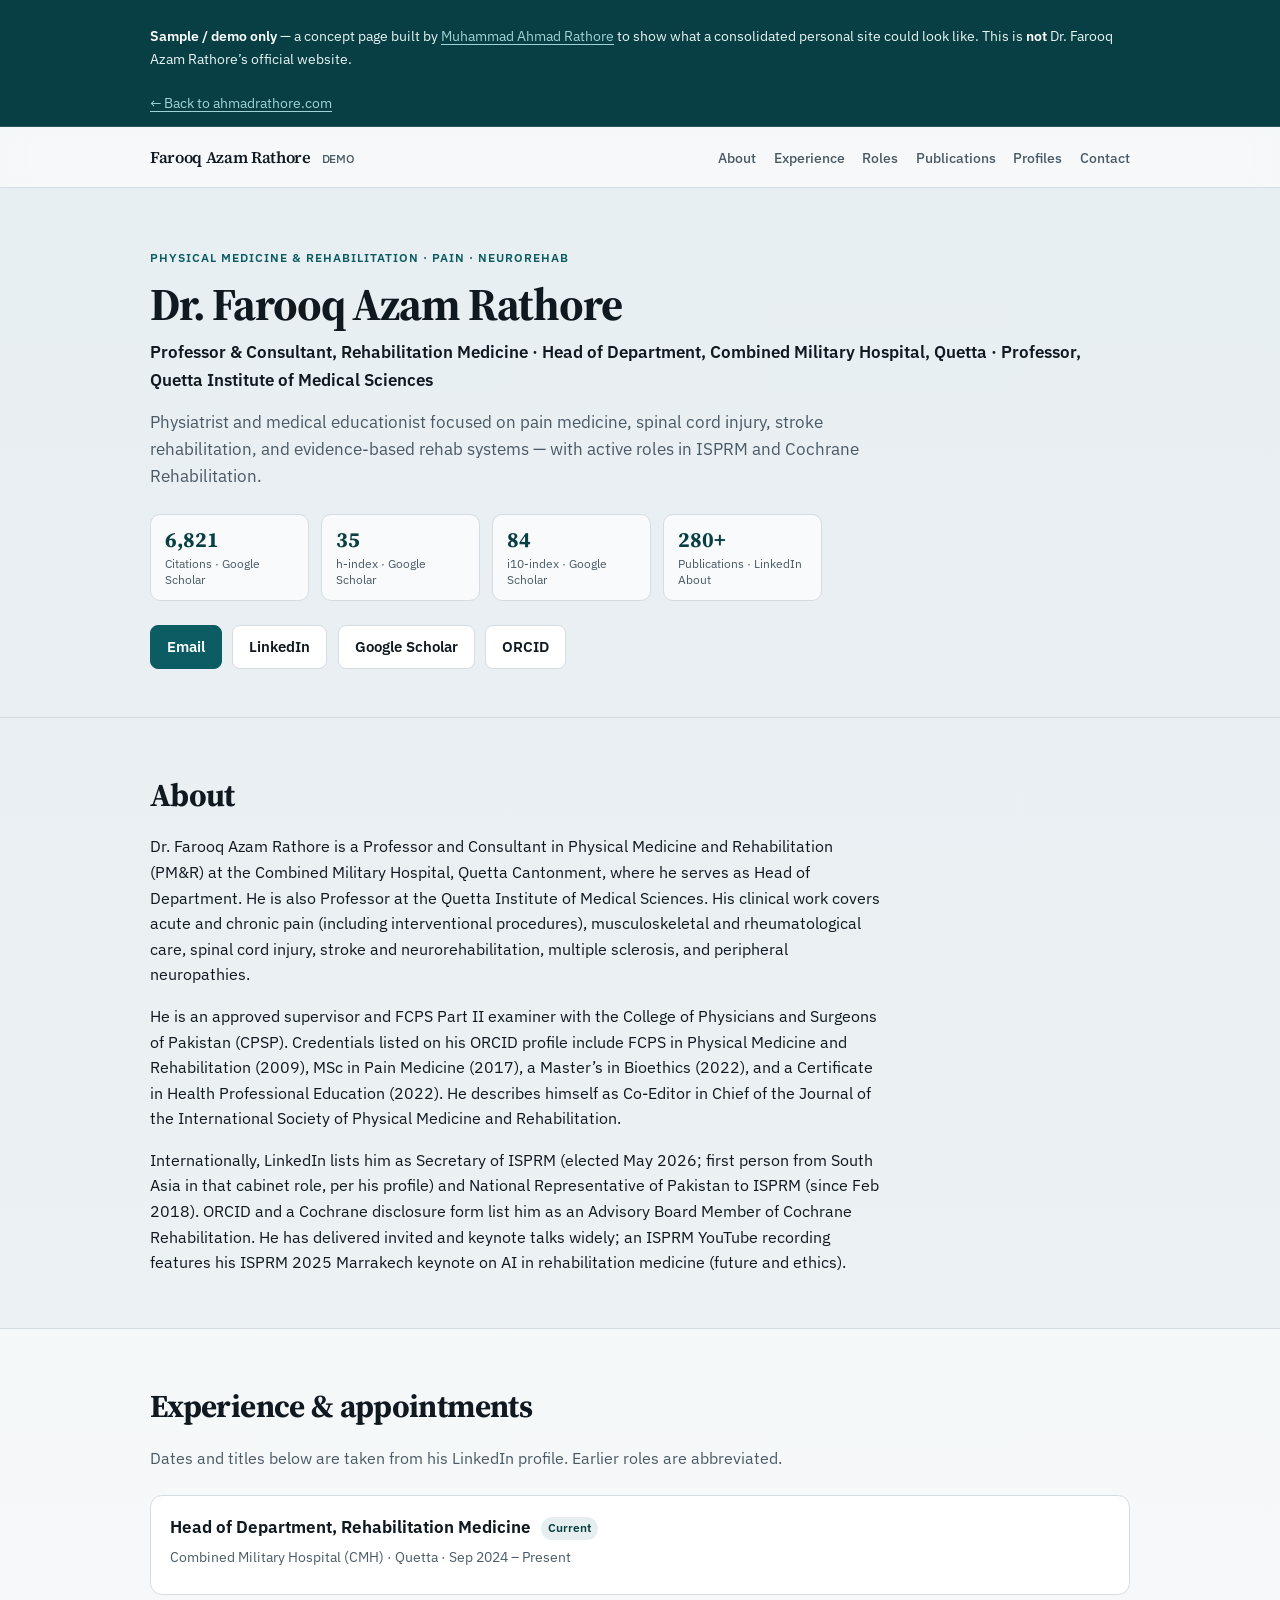
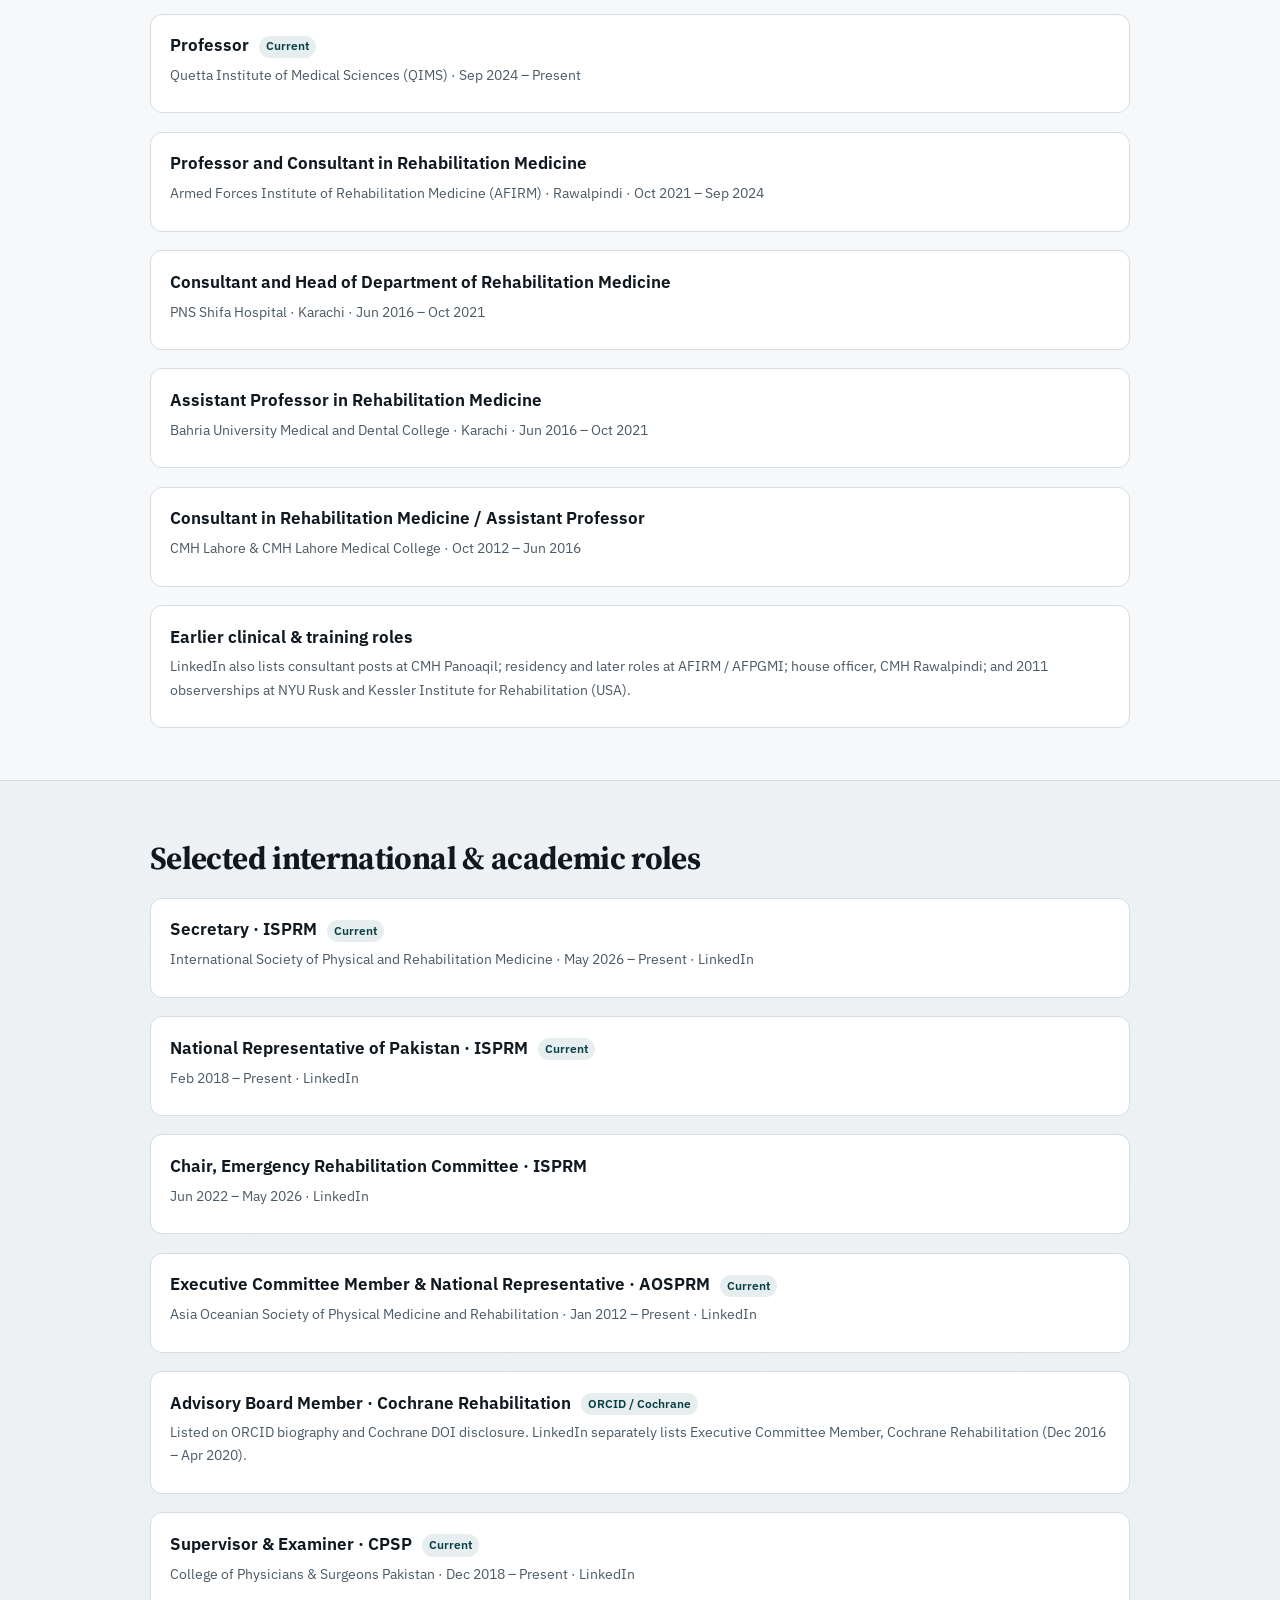
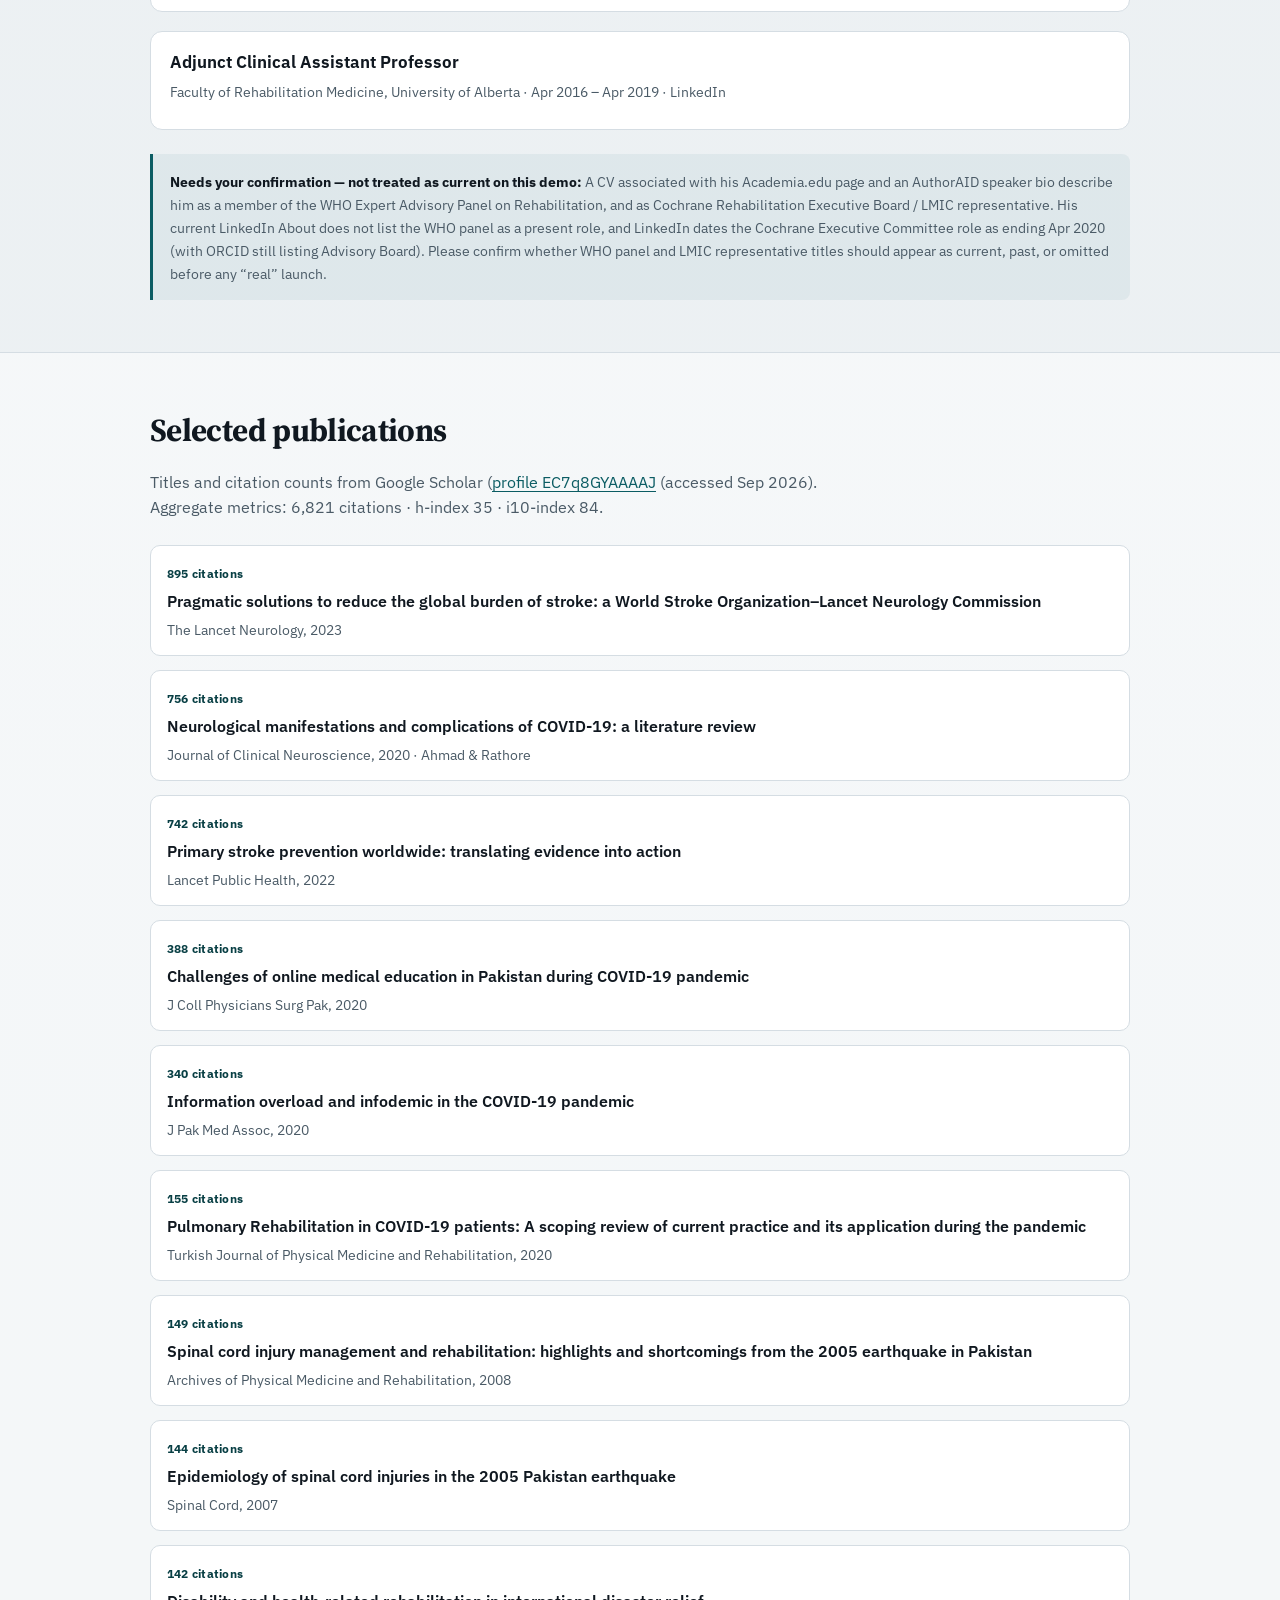
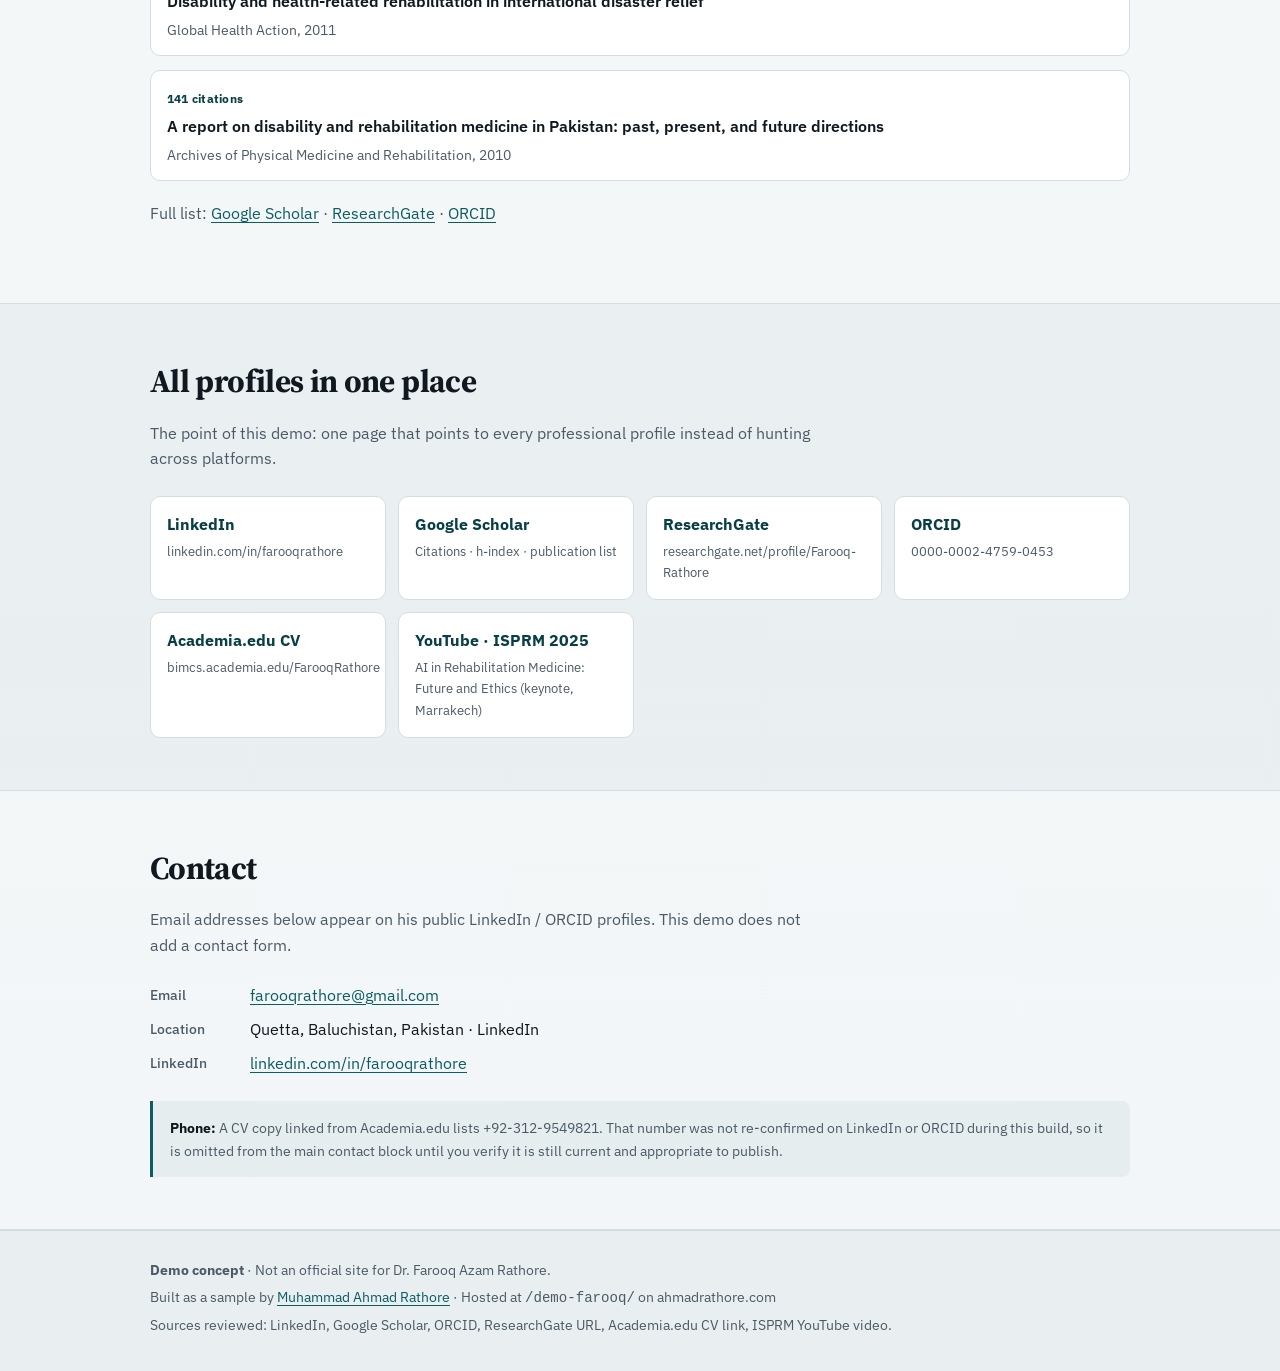
==== demo-farooq/index.html @ a180d68f "Add labeled Farooq Rathore portfolio demo at /demo-farooq/. Co-authored-by: Cursor <cursoragent@curs" ====
<!DOCTYPE html>
<html lang="en">
<head>
  <meta charset="UTF-8" />
  <meta name="viewport" content="width=device-width, initial-scale=1" />
  <meta name="robots" content="noindex,nofollow" />
  <meta name="description" content="SAMPLE / DEMO personal site concept for Dr. Farooq Azam Rathore — not an official page. Built to illustrate a consolidated professional profile." />
  <title>Demo · Dr. Farooq Azam Rathore</title>
  <link rel="preconnect" href="https://fonts.googleapis.com" />
  <link rel="preconnect" href="https://fonts.gstatic.com" crossorigin />
  <link href="https://fonts.googleapis.com/css2?family=IBM+Plex+Sans:wght@400;500;600;700&family=Source+Serif+4:opsz,wght@8..60,500;8..60,600;8..60,700&display=swap" rel="stylesheet" />
  <link rel="stylesheet" href="styles.css" />
</head>
<body>
  <aside class="demo-banner" role="note">
    <div class="wrap">
      <p>
        <strong>Sample / demo only</strong> — a concept page built by
        <a href="https://ahmadrathore.com/">Muhammad Ahmad Rathore</a>
        to show what a consolidated personal site could look like.
        This is <strong>not</strong> Dr. Farooq Azam Rathore’s official website.
      </p>
      <a href="https://ahmadrathore.com/">← Back to ahmadrathore.com</a>
    </div>
  </aside>

  <header class="site-header">
    <div class="wrap header-inner">
      <a class="logo" href="#top">
        Farooq Azam Rathore
        <span>DEMO</span>
      </a>
      <nav class="site-nav" aria-label="Primary">
        <a href="#about">About</a>
        <a href="#experience">Experience</a>
        <a href="#roles">Roles</a>
        <a href="#publications">Publications</a>
        <a href="#links">Profiles</a>
        <a href="#contact">Contact</a>
      </nav>
    </div>
  </header>

  <main id="top">
    <section class="hero">
      <div class="wrap">
        <p class="eyebrow">Physical Medicine &amp; Rehabilitation · Pain · Neurorehab</p>
        <h1>Dr. Farooq Azam Rathore</h1>
        <p class="role">
          Professor &amp; Consultant, Rehabilitation Medicine · Head of Department,
          Combined Military Hospital, Quetta · Professor, Quetta Institute of Medical Sciences
        </p>
        <p class="lede">
          Physiatrist and medical educationist focused on pain medicine, spinal cord injury,
          stroke rehabilitation, and evidence-based rehab systems — with active roles in
          ISPRM and Cochrane Rehabilitation.
        </p>

        <div class="hero-stats" aria-label="Google Scholar metrics (accessed Sep 2026)">
          <div class="hero-stat">
            <span class="hero-stat-value">6,821</span>
            <span class="hero-stat-label">Citations · Google Scholar</span>
          </div>
          <div class="hero-stat">
            <span class="hero-stat-value">35</span>
            <span class="hero-stat-label">h-index · Google Scholar</span>
          </div>
          <div class="hero-stat">
            <span class="hero-stat-value">84</span>
            <span class="hero-stat-label">i10-index · Google Scholar</span>
          </div>
          <div class="hero-stat">
            <span class="hero-stat-value">280+</span>
            <span class="hero-stat-label">Publications · LinkedIn About</span>
          </div>
        </div>

        <div class="hero-actions">
          <a class="btn primary" href="mailto:farooqrathore@gmail.com">Email</a>
          <a class="btn" href="https://www.linkedin.com/in/farooqrathore/" target="_blank" rel="noopener">LinkedIn</a>
          <a class="btn" href="https://scholar.google.com/citations?user=EC7q8GYAAAAJ&amp;hl=en" target="_blank" rel="noopener">Google Scholar</a>
          <a class="btn" href="https://orcid.org/0000-0002-4759-0453" target="_blank" rel="noopener">ORCID</a>
        </div>
      </div>
    </section>

    <section id="about" class="section">
      <div class="wrap prose">
        <h2>About</h2>
        <p>
          Dr. Farooq Azam Rathore is a Professor and Consultant in Physical Medicine and
          Rehabilitation (PM&amp;R) at the Combined Military Hospital, Quetta Cantonment, where
          he serves as Head of Department. He is also Professor at the Quetta Institute of
          Medical Sciences. His clinical work covers acute and chronic pain (including
          interventional procedures), musculoskeletal and rheumatological care, spinal cord
          injury, stroke and neurorehabilitation, multiple sclerosis, and peripheral neuropathies.
        </p>
        <p>
          He is an approved supervisor and FCPS Part II examiner with the College of Physicians
          and Surgeons of Pakistan (CPSP). Credentials listed on his ORCID profile include
          FCPS in Physical Medicine and Rehabilitation (2009), MSc in Pain Medicine (2017),
          a Master’s in Bioethics (2022), and a Certificate in Health Professional Education (2022).
          He describes himself as Co-Editor in Chief of the Journal of the International Society
          of Physical Medicine and Rehabilitation.
        </p>
        <p>
          Internationally, LinkedIn lists him as Secretary of ISPRM (elected May 2026; first
          person from South Asia in that cabinet role, per his profile) and National Representative
          of Pakistan to ISPRM (since Feb 2018). ORCID and a Cochrane disclosure form list him
          as an Advisory Board Member of Cochrane Rehabilitation. He has delivered invited and
          keynote talks widely; an ISPRM YouTube recording features his ISPRM 2025 Marrakech
          keynote on AI in rehabilitation medicine (future and ethics).
        </p>
      </div>
    </section>

    <section id="experience" class="section tint">
      <div class="wrap">
        <h2>Experience &amp; appointments</h2>
        <p class="section-note">
          Dates and titles below are taken from his LinkedIn profile. Earlier roles are abbreviated.
        </p>
        <div class="timeline">
          <article>
            <h3>Head of Department, Rehabilitation Medicine <span class="badge">Current</span></h3>
            <p class="meta">Combined Military Hospital (CMH) · Quetta · Sep 2024 – Present</p>
          </article>
          <article>
            <h3>Professor <span class="badge">Current</span></h3>
            <p class="meta">Quetta Institute of Medical Sciences (QIMS) · Sep 2024 – Present</p>
          </article>
          <article>
            <h3>Professor and Consultant in Rehabilitation Medicine</h3>
            <p class="meta">Armed Forces Institute of Rehabilitation Medicine (AFIRM) · Rawalpindi · Oct 2021 – Sep 2024</p>
          </article>
          <article>
            <h3>Consultant and Head of Department of Rehabilitation Medicine</h3>
            <p class="meta">PNS Shifa Hospital · Karachi · Jun 2016 – Oct 2021</p>
          </article>
          <article>
            <h3>Assistant Professor in Rehabilitation Medicine</h3>
            <p class="meta">Bahria University Medical and Dental College · Karachi · Jun 2016 – Oct 2021</p>
          </article>
          <article>
            <h3>Consultant in Rehabilitation Medicine / Assistant Professor</h3>
            <p class="meta">CMH Lahore &amp; CMH Lahore Medical College · Oct 2012 – Jun 2016</p>
          </article>
          <article>
            <h3>Earlier clinical &amp; training roles</h3>
            <p class="meta">LinkedIn also lists consultant posts at CMH Panoaqil; residency and later roles at AFIRM / AFPGMI; house officer, CMH Rawalpindi; and 2011 observerships at NYU Rusk and Kessler Institute for Rehabilitation (USA).</p>
          </article>
        </div>
      </div>
    </section>

    <section id="roles" class="section">
      <div class="wrap">
        <h2>Selected international &amp; academic roles</h2>
        <div class="timeline">
          <article>
            <h3>Secretary · ISPRM <span class="badge">Current</span></h3>
            <p class="meta">International Society of Physical and Rehabilitation Medicine · May 2026 – Present · LinkedIn</p>
          </article>
          <article>
            <h3>National Representative of Pakistan · ISPRM <span class="badge">Current</span></h3>
            <p class="meta">Feb 2018 – Present · LinkedIn</p>
          </article>
          <article>
            <h3>Chair, Emergency Rehabilitation Committee · ISPRM</h3>
            <p class="meta">Jun 2022 – May 2026 · LinkedIn</p>
          </article>
          <article>
            <h3>Executive Committee Member &amp; National Representative · AOSPRM <span class="badge">Current</span></h3>
            <p class="meta">Asia Oceanian Society of Physical Medicine and Rehabilitation · Jan 2012 – Present · LinkedIn</p>
          </article>
          <article>
            <h3>Advisory Board Member · Cochrane Rehabilitation <span class="badge">ORCID / Cochrane</span></h3>
            <p class="meta">Listed on ORCID biography and Cochrane DOI disclosure. LinkedIn separately lists Executive Committee Member, Cochrane Rehabilitation (Dec 2016 – Apr 2020).</p>
          </article>
          <article>
            <h3>Supervisor &amp; Examiner · CPSP <span class="badge">Current</span></h3>
            <p class="meta">College of Physicians &amp; Surgeons Pakistan · Dec 2018 – Present · LinkedIn</p>
          </article>
          <article>
            <h3>Adjunct Clinical Assistant Professor</h3>
            <p class="meta">Faculty of Rehabilitation Medicine, University of Alberta · Apr 2016 – Apr 2019 · LinkedIn</p>
          </article>
        </div>

        <div class="flag">
          <strong>Needs your confirmation — not treated as current on this demo:</strong>
          A CV associated with his Academia.edu page and an AuthorAID speaker bio describe him as a
          member of the WHO Expert Advisory Panel on Rehabilitation, and as Cochrane Rehabilitation
          Executive Board / LMIC representative. His current LinkedIn About does not list the WHO
          panel as a present role, and LinkedIn dates the Cochrane Executive Committee role as ending
          Apr 2020 (with ORCID still listing Advisory Board). Please confirm whether WHO panel and
          LMIC representative titles should appear as current, past, or omitted before any “real” launch.
        </div>
      </div>
    </section>

    <section id="publications" class="section tint">
      <div class="wrap">
        <h2>Selected publications</h2>
        <p class="section-note">
          Titles and citation counts from Google Scholar
          (<a href="https://scholar.google.com/citations?user=EC7q8GYAAAAJ&amp;hl=en" target="_blank" rel="noopener">profile EC7q8GYAAAAJ</a>
          (accessed Sep 2026). Aggregate metrics: 6,821 citations · h-index 35 · i10-index 84.
        </p>
        <ol class="pubs">
          <li>
            <span class="cite">895 citations</span>
            <span class="title">Pragmatic solutions to reduce the global burden of stroke: a World Stroke Organization–Lancet Neurology Commission</span>
            <p class="detail">The Lancet Neurology, 2023</p>
          </li>
          <li>
            <span class="cite">756 citations</span>
            <span class="title">Neurological manifestations and complications of COVID-19: a literature review</span>
            <p class="detail">Journal of Clinical Neuroscience, 2020 · Ahmad &amp; Rathore</p>
          </li>
          <li>
            <span class="cite">742 citations</span>
            <span class="title">Primary stroke prevention worldwide: translating evidence into action</span>
            <p class="detail">Lancet Public Health, 2022</p>
          </li>
          <li>
            <span class="cite">388 citations</span>
            <span class="title">Challenges of online medical education in Pakistan during COVID-19 pandemic</span>
            <p class="detail">J Coll Physicians Surg Pak, 2020</p>
          </li>
          <li>
            <span class="cite">340 citations</span>
            <span class="title">Information overload and infodemic in the COVID-19 pandemic</span>
            <p class="detail">J Pak Med Assoc, 2020</p>
          </li>
          <li>
            <span class="cite">155 citations</span>
            <span class="title">Pulmonary Rehabilitation in COVID-19 patients: A scoping review of current practice and its application during the pandemic</span>
            <p class="detail">Turkish Journal of Physical Medicine and Rehabilitation, 2020</p>
          </li>
          <li>
            <span class="cite">149 citations</span>
            <span class="title">Spinal cord injury management and rehabilitation: highlights and shortcomings from the 2005 earthquake in Pakistan</span>
            <p class="detail">Archives of Physical Medicine and Rehabilitation, 2008</p>
          </li>
          <li>
            <span class="cite">144 citations</span>
            <span class="title">Epidemiology of spinal cord injuries in the 2005 Pakistan earthquake</span>
            <p class="detail">Spinal Cord, 2007</p>
          </li>
          <li>
            <span class="cite">142 citations</span>
            <span class="title">Disability and health-related rehabilitation in international disaster relief</span>
            <p class="detail">Global Health Action, 2011</p>
          </li>
          <li>
            <span class="cite">141 citations</span>
            <span class="title">A report on disability and rehabilitation medicine in Pakistan: past, present, and future directions</span>
            <p class="detail">Archives of Physical Medicine and Rehabilitation, 2010</p>
          </li>
        </ol>
        <p class="section-note" style="margin-top:1.25rem">
          Full list:
          <a href="https://scholar.google.com/citations?user=EC7q8GYAAAAJ&amp;hl=en" target="_blank" rel="noopener">Google Scholar</a>
          ·
          <a href="https://www.researchgate.net/profile/Farooq-Rathore" target="_blank" rel="noopener">ResearchGate</a>
          ·
          <a href="https://orcid.org/0000-0002-4759-0453" target="_blank" rel="noopener">ORCID</a>
        </p>
      </div>
    </section>

    <section id="links" class="section">
      <div class="wrap">
        <h2>All profiles in one place</h2>
        <p class="section-note">
          The point of this demo: one page that points to every professional profile instead of hunting across platforms.
        </p>
        <div class="links-grid">
          <a class="link-card" href="https://www.linkedin.com/in/farooqrathore/" target="_blank" rel="noopener">
            <strong>LinkedIn</strong>
            <span>linkedin.com/in/farooqrathore</span>
          </a>
          <a class="link-card" href="https://scholar.google.com/citations?user=EC7q8GYAAAAJ&amp;hl=en" target="_blank" rel="noopener">
            <strong>Google Scholar</strong>
            <span>Citations · h-index · publication list</span>
          </a>
          <a class="link-card" href="https://www.researchgate.net/profile/Farooq-Rathore" target="_blank" rel="noopener">
            <strong>ResearchGate</strong>
            <span>researchgate.net/profile/Farooq-Rathore</span>
          </a>
          <a class="link-card" href="https://orcid.org/0000-0002-4759-0453" target="_blank" rel="noopener">
            <strong>ORCID</strong>
            <span>0000-0002-4759-0453</span>
          </a>
          <a class="link-card" href="https://bimcs.academia.edu/FarooqRathore/CurriculumVitae" target="_blank" rel="noopener">
            <strong>Academia.edu CV</strong>
            <span>bimcs.academia.edu/FarooqRathore</span>
          </a>
          <a class="link-card" href="https://www.youtube.com/watch?v=6JSRbiIpZXE" target="_blank" rel="noopener">
            <strong>YouTube · ISPRM 2025</strong>
            <span>AI in Rehabilitation Medicine: Future and Ethics (keynote, Marrakech)</span>
          </a>
        </div>
      </div>
    </section>

    <section id="contact" class="section tint">
      <div class="wrap">
        <h2>Contact</h2>
        <p class="section-note">
          Email addresses below appear on his public LinkedIn / ORCID profiles. This demo does not add a contact form.
        </p>
        <ul class="contact-list">
          <li>
            <span class="label">Email</span>
            <a href="mailto:farooqrathore@gmail.com">farooqrathore@gmail.com</a>
          </li>
          <li>
            <span class="label">Location</span>
            <span>Quetta, Baluchistan, Pakistan · LinkedIn</span>
          </li>
          <li>
            <span class="label">LinkedIn</span>
            <a href="https://www.linkedin.com/in/farooqrathore/" target="_blank" rel="noopener">linkedin.com/in/farooqrathore</a>
          </li>
        </ul>
        <div class="flag">
          <strong>Phone:</strong> A CV copy linked from Academia.edu lists +92-312-9549821. That number was
          not re-confirmed on LinkedIn or ORCID during this build, so it is omitted from the main contact
          block until you verify it is still current and appropriate to publish.
        </div>
      </div>
    </section>
  </main>

  <footer class="site-footer">
    <div class="wrap">
      <p><strong>Demo concept</strong> · Not an official site for Dr. Farooq Azam Rathore.</p>
      <p>Built as a sample by <a href="https://ahmadrathore.com/">Muhammad Ahmad Rathore</a> · Hosted at <code>/demo-farooq/</code> on ahmadrathore.com</p>
      <p>Sources reviewed: LinkedIn, Google Scholar, ORCID, ResearchGate URL, Academia.edu CV link, ISPRM YouTube video.</p>
    </div>
  </footer>
</body>
</html>
---- demo-farooq/styles.css ----
:root {
  --ink: #101820;
  --muted: #4a5a66;
  --line: #d5dde3;
  --paper: #eef2f4;
  --panel: #f7f9fa;
  --teal: #0b5c63;
  --teal-deep: #083f44;
  --max: 980px;
  --font: "IBM Plex Sans", system-ui, sans-serif;
  --display: "Source Serif 4", Georgia, serif;
}

* { box-sizing: border-box; }
html { scroll-behavior: smooth; }
body {
  margin: 0;
  font-family: var(--font);
  color: var(--ink);
  background:
    radial-gradient(1100px 480px at 8% -12%, #d9ecec 0%, transparent 55%),
    linear-gradient(180deg, #e7eef1 0%, var(--paper) 30%, #e9eef1 100%);
  line-height: 1.6;
  font-size: 16px;
}
a { color: var(--teal); text-decoration-thickness: 1px; text-underline-offset: 3px; }
a:hover { color: var(--teal-deep); }
.wrap { width: min(var(--max), calc(100% - 2.5rem)); margin-inline: auto; }

.demo-banner {
  background: #083f44;
  color: #e8f4f4;
  font-size: 0.88rem;
  padding: 0.7rem 0;
  border-bottom: 1px solid rgba(255,255,255,0.12);
}
.demo-banner .wrap {
  display: flex;
  flex-wrap: wrap;
  gap: 0.5rem 1.25rem;
  align-items: baseline;
  justify-content: space-between;
}
.demo-banner strong { color: #fff; font-weight: 600; }
.demo-banner a { color: #9fd4d6; }

.site-header {
  position: sticky; top: 0; z-index: 20;
  backdrop-filter: blur(10px);
  background: rgba(247, 249, 250, 0.92);
  border-bottom: 1px solid var(--line);
}
.header-inner {
  display: flex; align-items: center; justify-content: space-between;
  min-height: 60px; gap: 1rem;
}
.logo {
  font-family: var(--display);
  font-weight: 600;
  font-size: 1.02rem;
  color: var(--ink);
  text-decoration: none;
  letter-spacing: -0.02em;
}
.logo span { color: var(--muted); font-family: var(--font); font-weight: 500; font-size: 0.78rem; margin-left: 0.45rem; }
.site-nav { display: flex; flex-wrap: wrap; gap: 0.85rem 1.1rem; }
.site-nav a {
  color: var(--muted);
  text-decoration: none;
  font-size: 0.9rem;
  font-weight: 500;
}
.site-nav a:hover { color: var(--teal); }

.hero {
  padding: 3.75rem 0 3rem;
  border-bottom: 1px solid var(--line);
}
.eyebrow {
  margin: 0 0 0.65rem;
  color: var(--teal);
  font-size: 0.78rem;
  font-weight: 600;
  letter-spacing: 0.08em;
  text-transform: uppercase;
}
.hero h1 {
  margin: 0 0 0.45rem;
  font-family: var(--display);
  font-size: clamp(2rem, 4.2vw, 2.85rem);
  font-weight: 700;
  letter-spacing: -0.025em;
  line-height: 1.15;
}
.role {
  margin: 0 0 1rem;
  font-size: 1.08rem;
  font-weight: 600;
  color: var(--ink);
}
.lede {
  margin: 0 0 1.5rem;
  max-width: 46rem;
  color: var(--muted);
  font-size: 1.05rem;
}
.hero-stats {
  display: grid;
  grid-template-columns: repeat(4, minmax(0, 1fr));
  gap: 0.75rem;
  margin: 0 0 1.5rem;
  max-width: 42rem;
}
.hero-stat {
  background: rgba(255,255,255,0.72);
  border: 1px solid var(--line);
  border-radius: 10px;
  padding: 0.75rem 0.85rem;
}
.hero-stat-value {
  display: block;
  font-family: var(--display);
  font-size: 1.35rem;
  font-weight: 700;
  color: var(--teal-deep);
  line-height: 1.2;
}
.hero-stat-label {
  display: block;
  margin-top: 0.2rem;
  font-size: 0.75rem;
  color: var(--muted);
  line-height: 1.35;
}
.hero-actions { display: flex; flex-wrap: wrap; gap: 0.65rem; }
.btn {
  display: inline-flex;
  align-items: center;
  justify-content: center;
  padding: 0.55rem 1rem;
  border-radius: 8px;
  border: 1px solid var(--line);
  background: #fff;
  color: var(--ink);
  text-decoration: none;
  font-weight: 600;
  font-size: 0.92rem;
}
.btn:hover { border-color: var(--teal); color: var(--teal-deep); }
.btn.primary {
  background: var(--teal);
  border-color: var(--teal);
  color: #fff;
}
.btn.primary:hover { background: var(--teal-deep); color: #fff; }

.section { padding: 3.25rem 0; }
.section.tint { background: rgba(255,255,255,0.45); border-block: 1px solid var(--line); }
.section h2 {
  margin: 0 0 0.85rem;
  font-family: var(--display);
  font-size: clamp(1.55rem, 2.8vw, 2rem);
  letter-spacing: -0.02em;
}
.section-note { margin: 0 0 1.5rem; color: var(--muted); max-width: 42rem; }
.prose p { margin: 0 0 1rem; color: var(--ink); max-width: 46rem; }
.prose p:last-child { margin-bottom: 0; }

.timeline { display: grid; gap: 1.15rem; }
.timeline article {
  background: #fff;
  border: 1px solid var(--line);
  border-radius: 12px;
  padding: 1.1rem 1.2rem;
}
.timeline h3 {
  margin: 0 0 0.25rem;
  font-size: 1.05rem;
  font-weight: 650;
}
.meta {
  margin: 0 0 0.55rem;
  color: var(--muted);
  font-size: 0.9rem;
}
.timeline ul {
  margin: 0;
  padding-left: 1.15rem;
  color: var(--ink);
}
.timeline li { margin: 0.2rem 0; }
.badge {
  display: inline-block;
  margin-left: 0.35rem;
  padding: 0.12rem 0.45rem;
  border-radius: 999px;
  background: rgba(11, 92, 99, 0.1);
  color: var(--teal-deep);
  font-size: 0.72rem;
  font-weight: 600;
  vertical-align: middle;
}

.pubs { list-style: none; margin: 0; padding: 0; display: grid; gap: 0.85rem; }
.pubs li {
  background: #fff;
  border: 1px solid var(--line);
  border-radius: 10px;
  padding: 0.9rem 1rem;
}
.pubs .cite {
  display: inline-block;
  margin-bottom: 0.35rem;
  font-size: 0.75rem;
  font-weight: 700;
  color: var(--teal-deep);
  letter-spacing: 0.02em;
}
.pubs .title { display: block; font-weight: 600; margin-bottom: 0.2rem; }
.pubs .detail { margin: 0; color: var(--muted); font-size: 0.9rem; }

.links-grid {
  display: grid;
  grid-template-columns: repeat(auto-fill, minmax(220px, 1fr));
  gap: 0.75rem;
}
.link-card {
  display: block;
  background: #fff;
  border: 1px solid var(--line);
  border-radius: 10px;
  padding: 0.95rem 1rem;
  text-decoration: none;
  color: inherit;
  transition: border-color 0.15s ease, transform 0.15s ease;
}
.link-card:hover {
  border-color: var(--teal);
  transform: translateY(-1px);
  color: inherit;
}
.link-card strong {
  display: block;
  color: var(--teal-deep);
  margin-bottom: 0.2rem;
}
.link-card span {
  display: block;
  color: var(--muted);
  font-size: 0.84rem;
}

.contact-list {
  list-style: none;
  margin: 0;
  padding: 0;
  display: grid;
  gap: 0.55rem;
}
.contact-list li {
  display: flex;
  flex-wrap: wrap;
  gap: 0.35rem 0.75rem;
}
.contact-list .label {
  min-width: 5.5rem;
  color: var(--muted);
  font-size: 0.9rem;
  font-weight: 500;
}

.flag {
  margin-top: 1.5rem;
  padding: 0.95rem 1.05rem;
  border-left: 3px solid var(--teal);
  background: rgba(11, 92, 99, 0.06);
  border-radius: 0 8px 8px 0;
  font-size: 0.9rem;
  color: var(--muted);
}
.flag strong { color: var(--ink); }

.site-footer {
  border-top: 1px solid var(--line);
  padding: 1.5rem 0 2rem;
  color: var(--muted);
  font-size: 0.88rem;
}
.site-footer p { margin: 0.25rem 0; }

@media (max-width: 720px) {
  .hero-stats { grid-template-columns: 1fr 1fr; }
  .site-nav { display: none; }
}
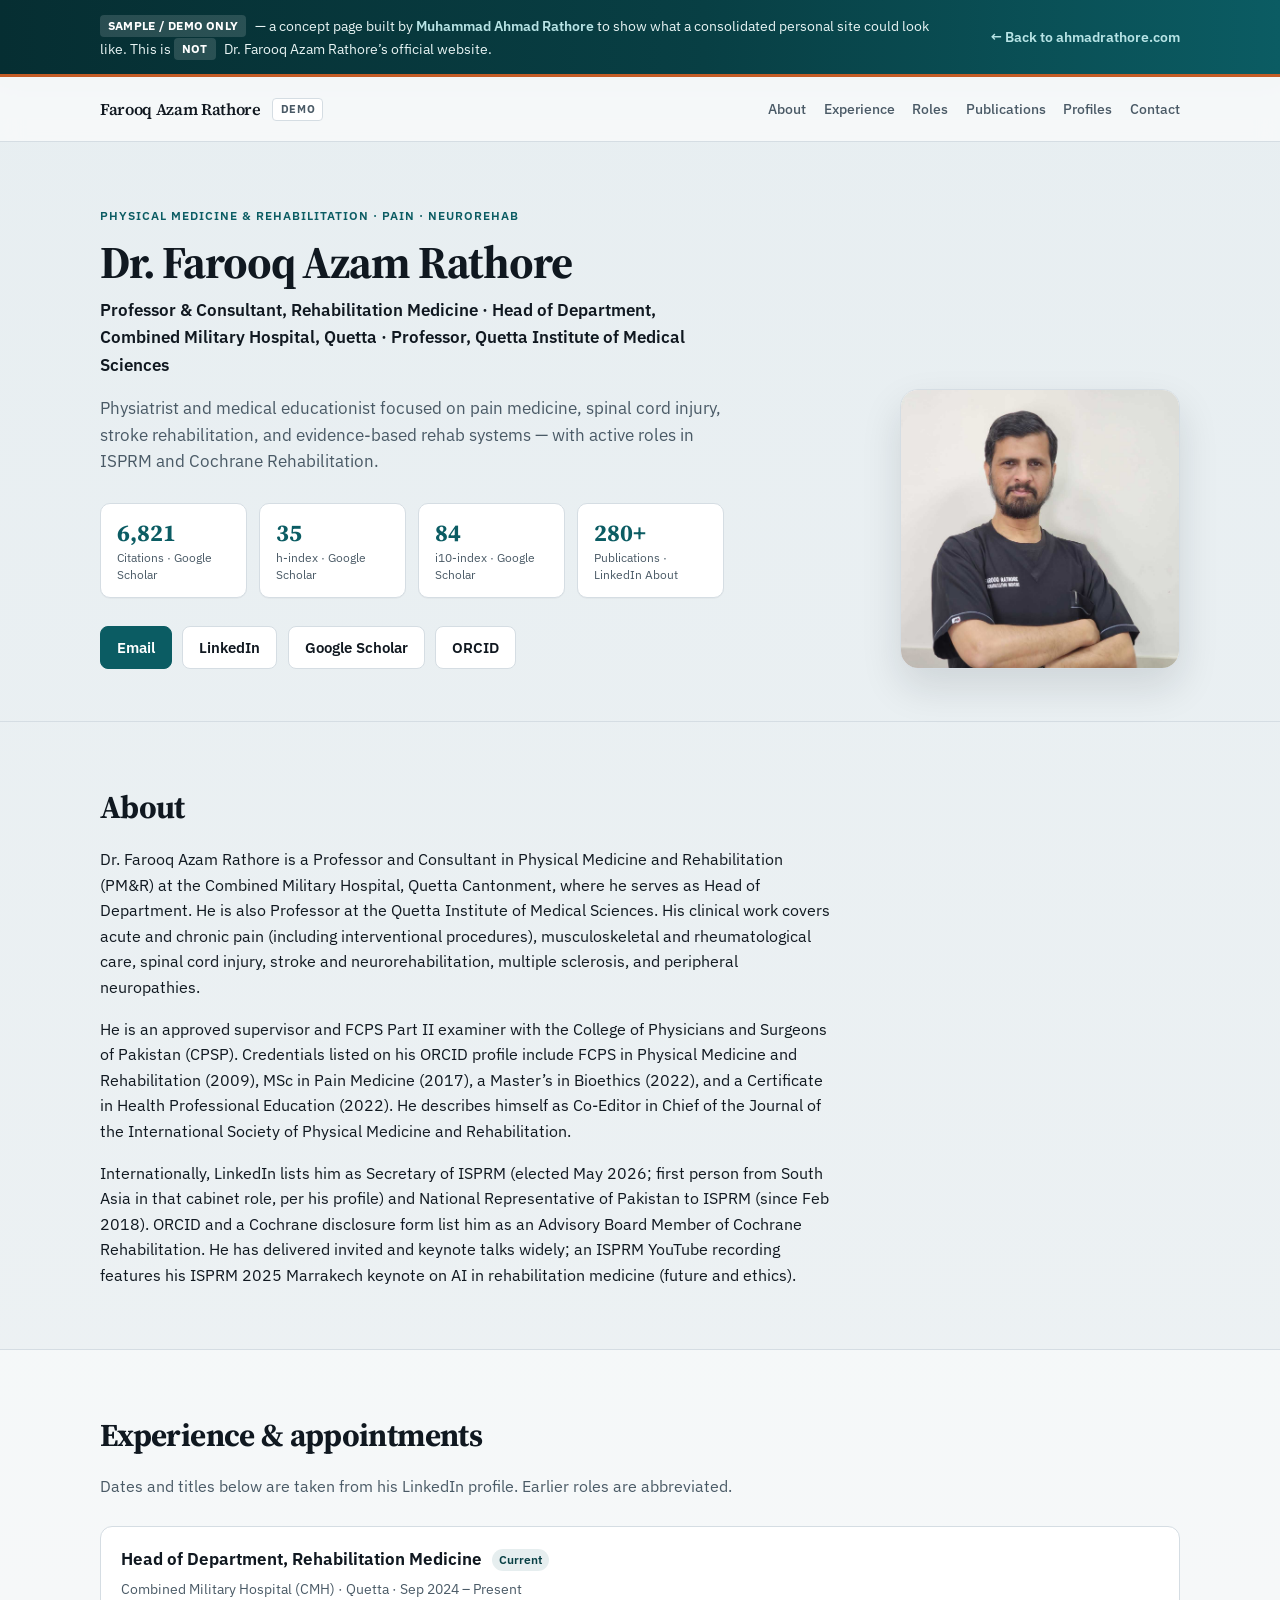
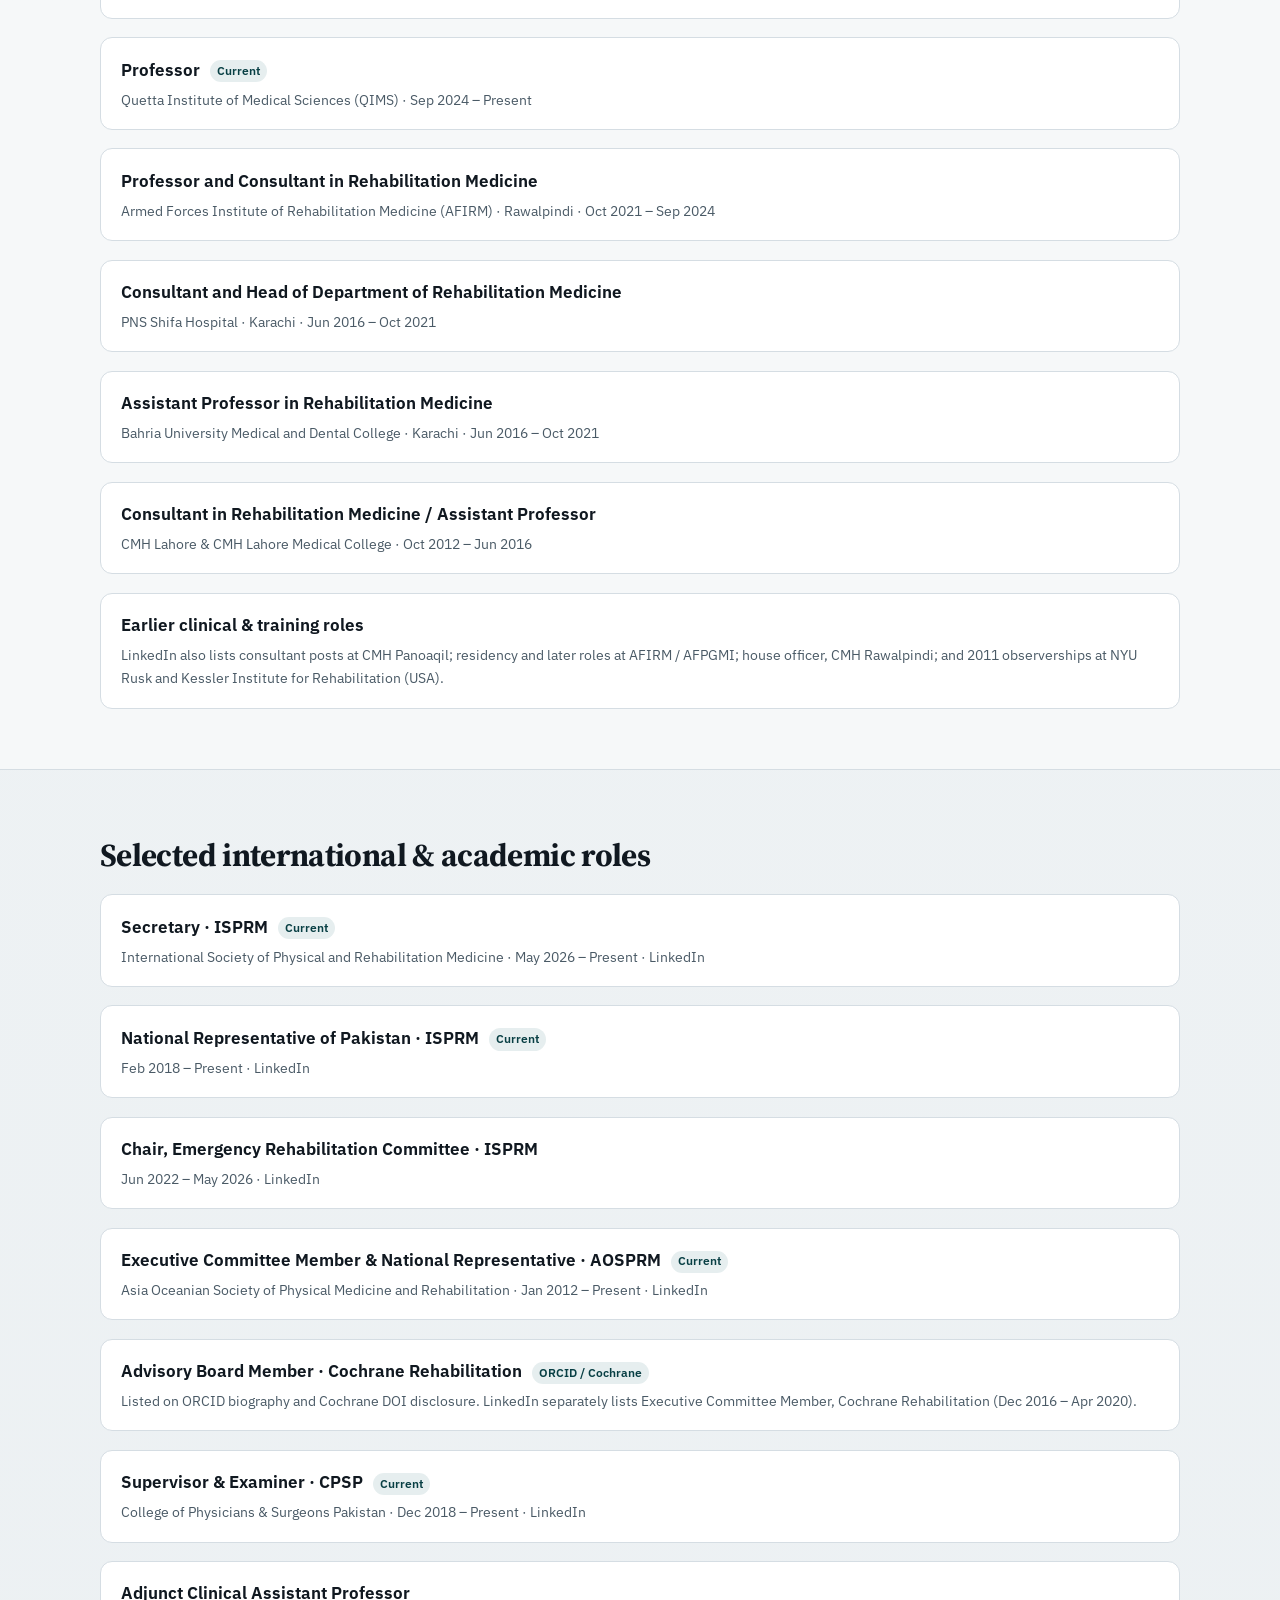
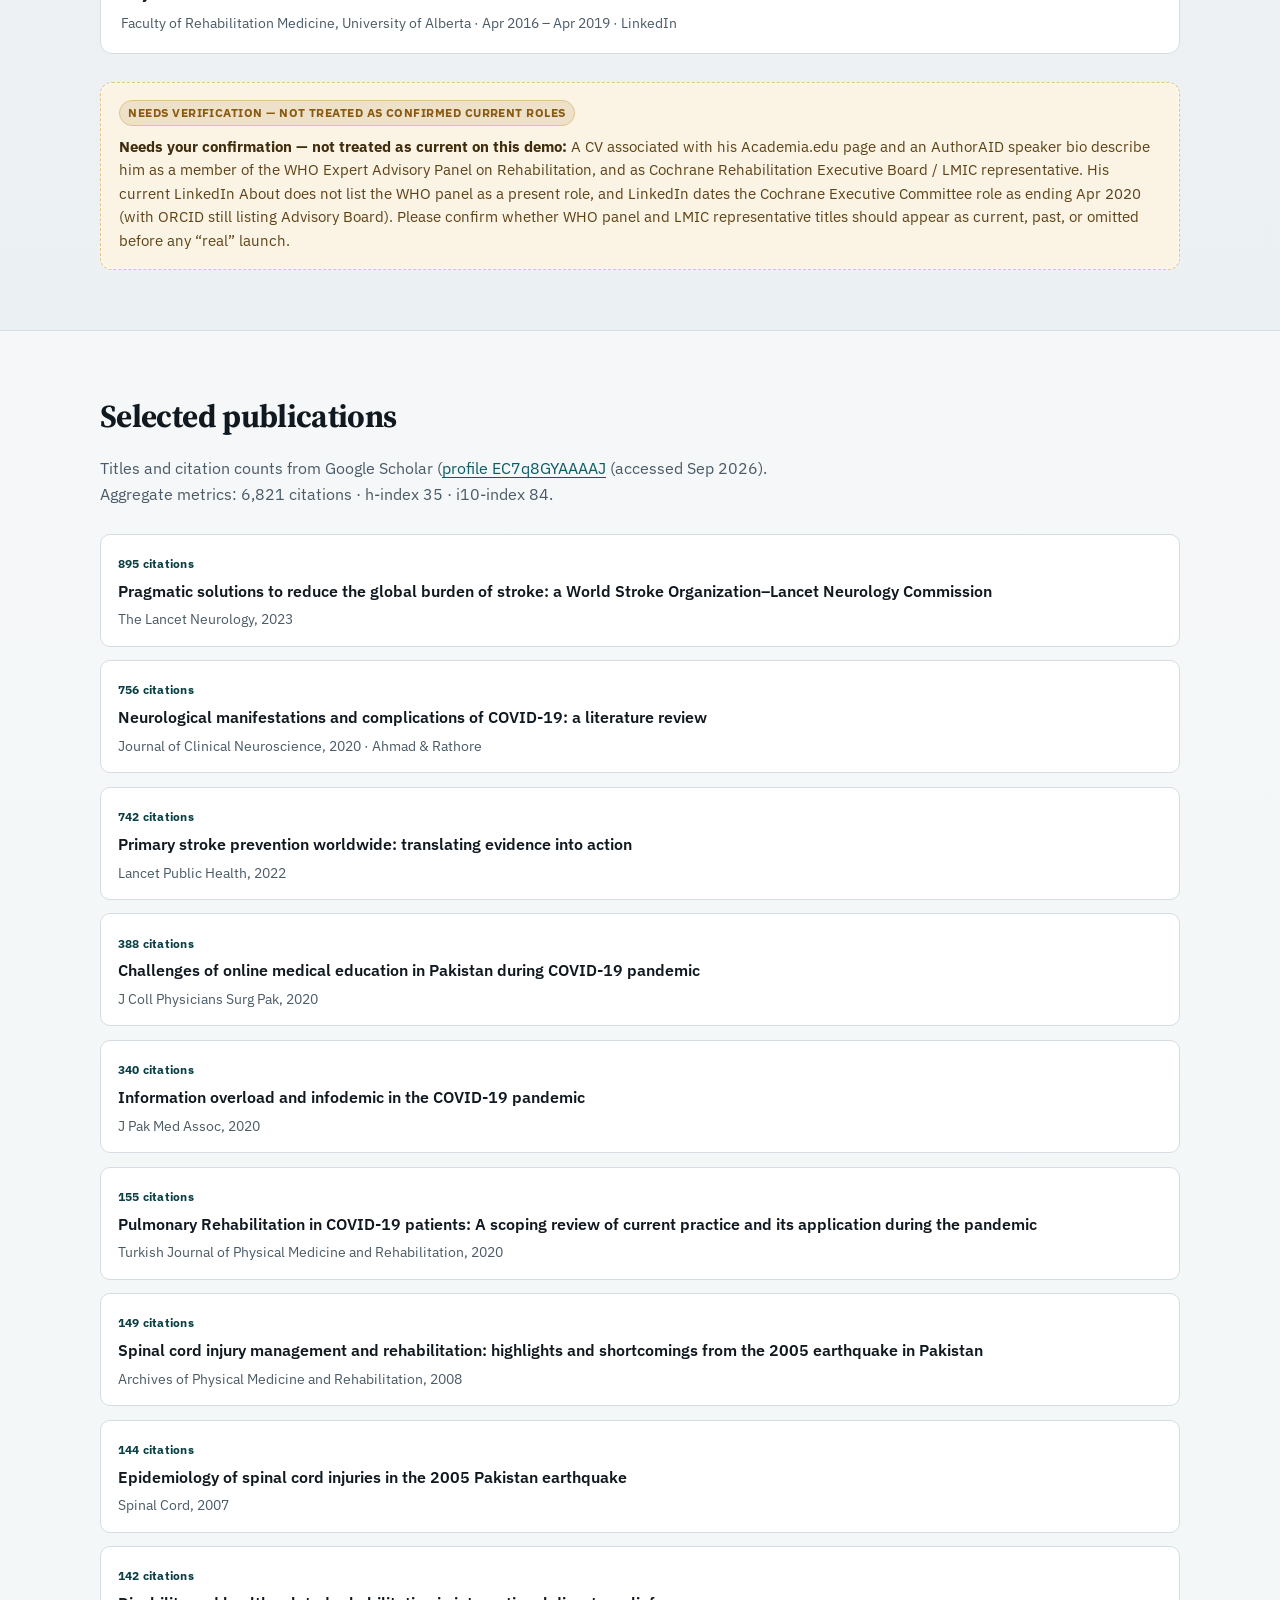
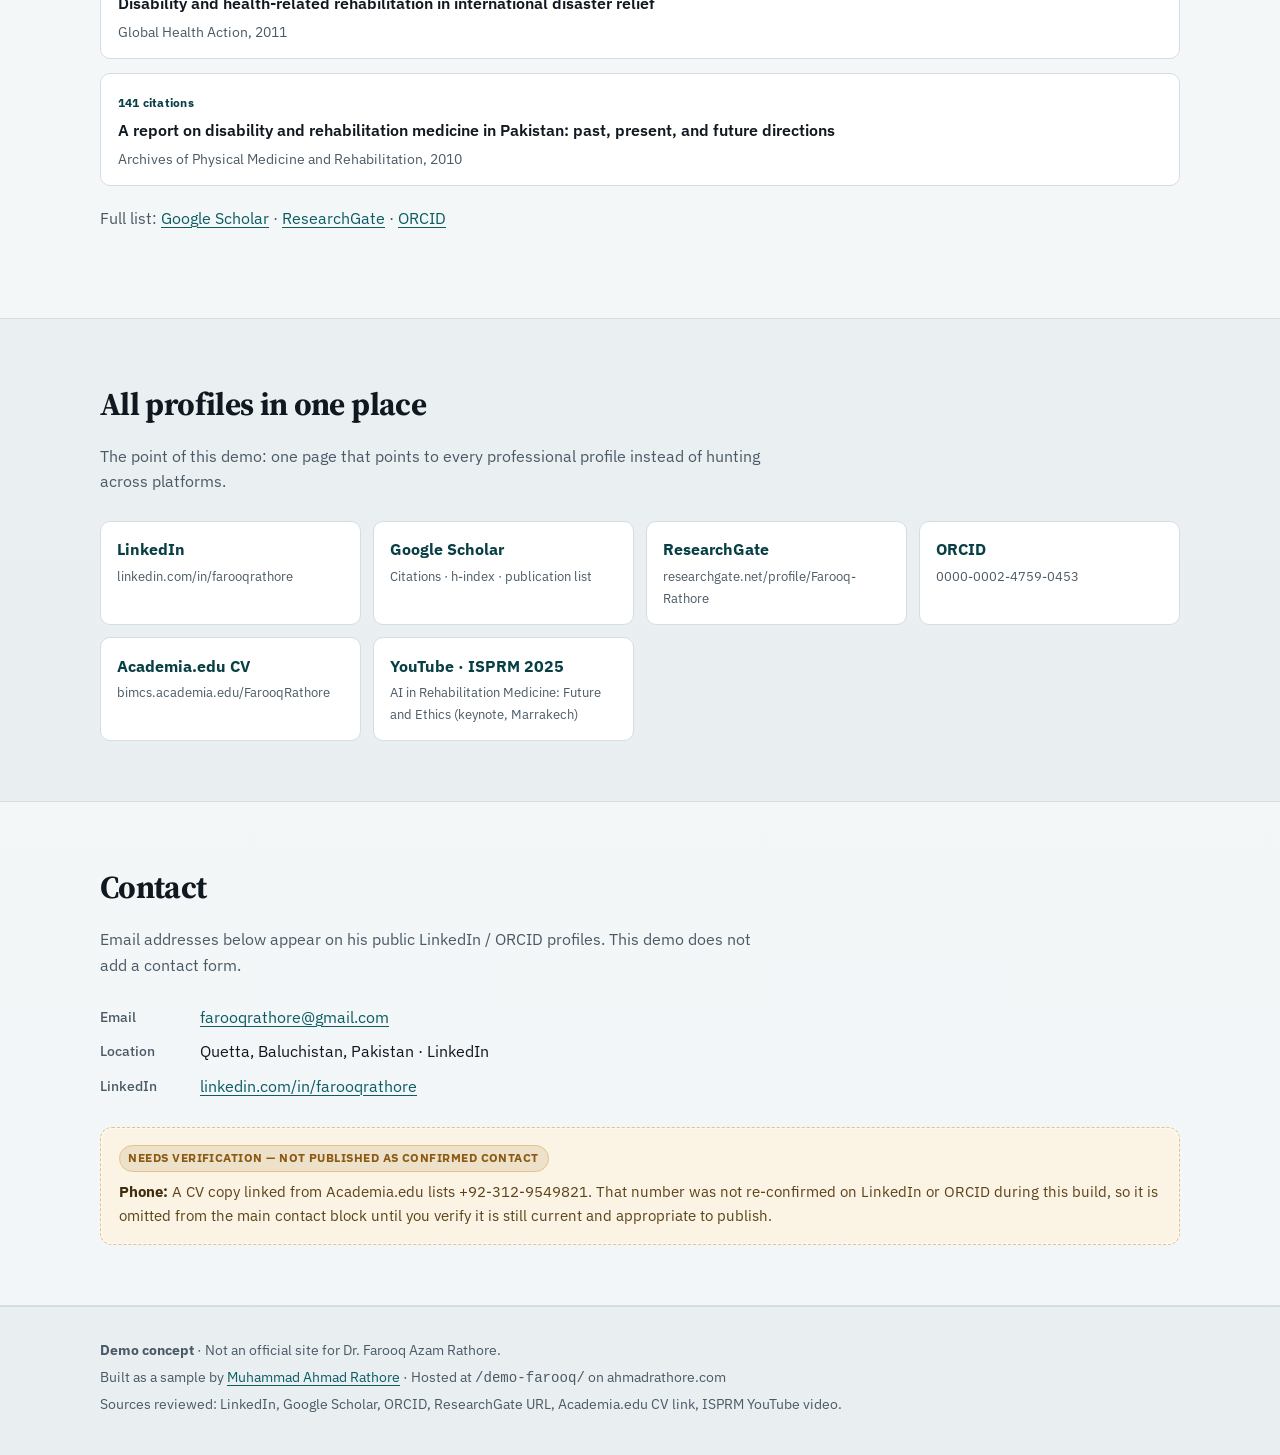
==== commit 34a20c58: "Polish Farooq demo: hero portrait, stat cards, and verification callouts. Co-authored-by: Cursor <cu" ====
--- a/demo-farooq/index.html
+++ b/demo-farooq/index.html
@@ -43,44 +43,55 @@
 
   <main id="top">
     <section class="hero">
-      <div class="wrap">
-        <p class="eyebrow">Physical Medicine &amp; Rehabilitation · Pain · Neurorehab</p>
-        <h1>Dr. Farooq Azam Rathore</h1>
-        <p class="role">
-          Professor &amp; Consultant, Rehabilitation Medicine · Head of Department,
-          Combined Military Hospital, Quetta · Professor, Quetta Institute of Medical Sciences
-        </p>
-        <p class="lede">
-          Physiatrist and medical educationist focused on pain medicine, spinal cord injury,
-          stroke rehabilitation, and evidence-based rehab systems — with active roles in
-          ISPRM and Cochrane Rehabilitation.
-        </p>
-
-        <div class="hero-stats" aria-label="Google Scholar metrics (accessed Sep 2026)">
-          <div class="hero-stat">
-            <span class="hero-stat-value">6,821</span>
-            <span class="hero-stat-label">Citations · Google Scholar</span>
+      <div class="wrap hero-grid">
+        <div class="hero-copy">
+          <p class="eyebrow">Physical Medicine &amp; Rehabilitation · Pain · Neurorehab</p>
+          <h1>Dr. Farooq Azam Rathore</h1>
+          <p class="role">
+            Professor &amp; Consultant, Rehabilitation Medicine · Head of Department,
+            Combined Military Hospital, Quetta · Professor, Quetta Institute of Medical Sciences
+          </p>
+          <p class="lede">
+            Physiatrist and medical educationist focused on pain medicine, spinal cord injury,
+            stroke rehabilitation, and evidence-based rehab systems — with active roles in
+            ISPRM and Cochrane Rehabilitation.
+          </p>
+
+          <div class="hero-stats" aria-label="Google Scholar metrics (accessed Sep 2026)">
+            <div class="hero-stat">
+              <span class="hero-stat-value">6,821</span>
+              <span class="hero-stat-label">Citations · Google Scholar</span>
+            </div>
+            <div class="hero-stat">
+              <span class="hero-stat-value">35</span>
+              <span class="hero-stat-label">h-index · Google Scholar</span>
+            </div>
+            <div class="hero-stat">
+              <span class="hero-stat-value">84</span>
+              <span class="hero-stat-label">i10-index · Google Scholar</span>
+            </div>
+            <div class="hero-stat">
+              <span class="hero-stat-value">280+</span>
+              <span class="hero-stat-label">Publications · LinkedIn About</span>
+            </div>
           </div>
-          <div class="hero-stat">
-            <span class="hero-stat-value">35</span>
-            <span class="hero-stat-label">h-index · Google Scholar</span>
-          </div>
-          <div class="hero-stat">
-            <span class="hero-stat-value">84</span>
-            <span class="hero-stat-label">i10-index · Google Scholar</span>
-          </div>
-          <div class="hero-stat">
-            <span class="hero-stat-value">280+</span>
-            <span class="hero-stat-label">Publications · LinkedIn About</span>
+
+          <div class="hero-actions">
+            <a class="btn primary" href="mailto:farooqrathore@gmail.com">Email</a>
+            <a class="btn" href="https://www.linkedin.com/in/farooqrathore/" target="_blank" rel="noopener">LinkedIn</a>
+            <a class="btn" href="https://scholar.google.com/citations?user=EC7q8GYAAAAJ&amp;hl=en" target="_blank" rel="noopener">Google Scholar</a>
+            <a class="btn" href="https://orcid.org/0000-0002-4759-0453" target="_blank" rel="noopener">ORCID</a>
           </div>
         </div>
-
-        <div class="hero-actions">
-          <a class="btn primary" href="mailto:farooqrathore@gmail.com">Email</a>
-          <a class="btn" href="https://www.linkedin.com/in/farooqrathore/" target="_blank" rel="noopener">LinkedIn</a>
-          <a class="btn" href="https://scholar.google.com/citations?user=EC7q8GYAAAAJ&amp;hl=en" target="_blank" rel="noopener">Google Scholar</a>
-          <a class="btn" href="https://orcid.org/0000-0002-4759-0453" target="_blank" rel="noopener">ORCID</a>
-        </div>
+        <aside class="hero-aside">
+          <img
+            class="portrait"
+            src="assets/portrait.jpg"
+            alt="Portrait of Dr. Farooq Azam Rathore"
+            width="280"
+            height="280"
+          />
+        </aside>
       </div>
     </section>
 
@@ -187,15 +198,18 @@
           </article>
         </div>
 
-        <div class="flag">
-          <strong>Needs your confirmation — not treated as current on this demo:</strong>
-          A CV associated with his Academia.edu page and an AuthorAID speaker bio describe him as a
-          member of the WHO Expert Advisory Panel on Rehabilitation, and as Cochrane Rehabilitation
-          Executive Board / LMIC representative. His current LinkedIn About does not list the WHO
-          panel as a present role, and LinkedIn dates the Cochrane Executive Committee role as ending
-          Apr 2020 (with ORCID still listing Advisory Board). Please confirm whether WHO panel and
-          LMIC representative titles should appear as current, past, or omitted before any “real” launch.
-        </div>
+        <aside class="verify-callout" aria-label="Needs verification">
+          <p class="verify-label">Needs verification — not treated as confirmed current roles</p>
+          <p>
+            <strong>Needs your confirmation — not treated as current on this demo:</strong>
+            A CV associated with his Academia.edu page and an AuthorAID speaker bio describe him as a
+            member of the WHO Expert Advisory Panel on Rehabilitation, and as Cochrane Rehabilitation
+            Executive Board / LMIC representative. His current LinkedIn About does not list the WHO
+            panel as a present role, and LinkedIn dates the Cochrane Executive Committee role as ending
+            Apr 2020 (with ORCID still listing Advisory Board). Please confirm whether WHO panel and
+            LMIC representative titles should appear as current, past, or omitted before any “real” launch.
+          </p>
+        </aside>
       </div>
     </section>
 
@@ -325,11 +339,14 @@
             <a href="https://www.linkedin.com/in/farooqrathore/" target="_blank" rel="noopener">linkedin.com/in/farooqrathore</a>
           </li>
         </ul>
-        <div class="flag">
-          <strong>Phone:</strong> A CV copy linked from Academia.edu lists +92-312-9549821. That number was
-          not re-confirmed on LinkedIn or ORCID during this build, so it is omitted from the main contact
-          block until you verify it is still current and appropriate to publish.
-        </div>
+        <aside class="verify-callout" aria-label="Needs verification">
+          <p class="verify-label">Needs verification — not published as confirmed contact</p>
+          <p>
+            <strong>Phone:</strong> A CV copy linked from Academia.edu lists +92-312-9549821. That number was
+            not re-confirmed on LinkedIn or ORCID during this build, so it is omitted from the main contact
+            block until you verify it is still current and appropriate to publish.
+          </p>
+        </aside>
       </div>
     </section>
   </main>
--- a/demo-farooq/styles.css
+++ b/demo-farooq/styles.css
@@ -6,7 +6,10 @@
   --panel: #f7f9fa;
   --teal: #0b5c63;
   --teal-deep: #083f44;
-  --max: 980px;
+  --amber: #8a5a12;
+  --amber-bg: #fbf3e4;
+  --amber-line: #e2c48a;
+  --max: 1080px;
   --font: "IBM Plex Sans", system-ui, sans-serif;
   --display: "Source Serif 4", Georgia, serif;
 }
@@ -25,24 +28,45 @@
 }
 a { color: var(--teal); text-decoration-thickness: 1px; text-underline-offset: 3px; }
 a:hover { color: var(--teal-deep); }
+img { max-width: 100%; }
 .wrap { width: min(var(--max), calc(100% - 2.5rem)); margin-inline: auto; }
 
 .demo-banner {
-  background: #083f44;
+  background: linear-gradient(90deg, #062e32 0%, #083f44 55%, #0b5c63 100%);
   color: #e8f4f4;
-  font-size: 0.88rem;
-  padding: 0.7rem 0;
-  border-bottom: 1px solid rgba(255,255,255,0.12);
+  font-size: 0.9rem;
+  padding: 0.85rem 0;
+  border-bottom: 3px solid #c45c26;
+  box-shadow: 0 8px 24px rgba(8, 63, 68, 0.18);
 }
 .demo-banner .wrap {
   display: flex;
   flex-wrap: wrap;
-  gap: 0.5rem 1.25rem;
-  align-items: baseline;
+  gap: 0.55rem 1.5rem;
+  align-items: center;
   justify-content: space-between;
 }
-.demo-banner strong { color: #fff; font-weight: 600; }
-.demo-banner a { color: #9fd4d6; }
+.demo-banner p { margin: 0; max-width: 52rem; }
+.demo-banner strong {
+  display: inline-block;
+  margin-right: 0.35rem;
+  padding: 0.12rem 0.5rem;
+  border-radius: 4px;
+  background: rgba(255, 255, 255, 0.14);
+  color: #fff;
+  font-weight: 700;
+  letter-spacing: 0.02em;
+  text-transform: uppercase;
+  font-size: 0.72rem;
+  vertical-align: 1px;
+}
+.demo-banner a {
+  color: #b8e4e6;
+  font-weight: 600;
+  white-space: nowrap;
+  text-decoration: none;
+}
+.demo-banner a:hover { color: #fff; text-decoration: underline; }
 
 .site-header {
   position: sticky; top: 0; z-index: 20;
@@ -52,7 +76,7 @@
 }
 .header-inner {
   display: flex; align-items: center; justify-content: space-between;
-  min-height: 60px; gap: 1rem;
+  min-height: 64px; gap: 1rem;
 }
 .logo {
   font-family: var(--display);
@@ -62,7 +86,20 @@
   text-decoration: none;
   letter-spacing: -0.02em;
 }
-.logo span { color: var(--muted); font-family: var(--font); font-weight: 500; font-size: 0.78rem; margin-left: 0.45rem; }
+.logo span {
+  display: inline-block;
+  margin-left: 0.5rem;
+  padding: 0.1rem 0.45rem;
+  border-radius: 4px;
+  border: 1px solid var(--line);
+  background: #fff;
+  color: var(--muted);
+  font-family: var(--font);
+  font-weight: 700;
+  font-size: 0.68rem;
+  letter-spacing: 0.06em;
+  vertical-align: 2px;
+}
 .site-nav { display: flex; flex-wrap: wrap; gap: 0.85rem 1.1rem; }
 .site-nav a {
   color: var(--muted);
@@ -73,8 +110,28 @@
 .site-nav a:hover { color: var(--teal); }
 
 .hero {
-  padding: 3.75rem 0 3rem;
+  padding: 4rem 0 3.25rem;
   border-bottom: 1px solid var(--line);
+}
+.hero-grid {
+  display: grid;
+  grid-template-columns: 1.35fr 0.9fr;
+  gap: 2.5rem;
+  align-items: end;
+}
+.hero-aside {
+  display: grid;
+  justify-items: end;
+}
+.portrait {
+  width: min(280px, 100%);
+  aspect-ratio: 1;
+  object-fit: cover;
+  object-position: center top;
+  border-radius: 18px;
+  border: 1px solid var(--line);
+  background: #fff;
+  box-shadow: 0 18px 40px rgba(16, 24, 32, 0.12);
 }
 .eyebrow {
   margin: 0 0 0.65rem;
@@ -99,7 +156,7 @@
   color: var(--ink);
 }
 .lede {
-  margin: 0 0 1.5rem;
+  margin: 0 0 1.75rem;
   max-width: 46rem;
   color: var(--muted);
   font-size: 1.05rem;
@@ -107,27 +164,28 @@
 .hero-stats {
   display: grid;
   grid-template-columns: repeat(4, minmax(0, 1fr));
-  gap: 0.75rem;
-  margin: 0 0 1.5rem;
-  max-width: 42rem;
+  gap: 12px;
+  margin: 0 0 1.75rem;
 }
 .hero-stat {
-  background: rgba(255,255,255,0.72);
-  border: 1px solid var(--line);
+  padding: 0.9rem 1rem;
   border-radius: 10px;
-  padding: 0.75rem 0.85rem;
+  background: #fff;
+  border: 1px solid var(--line);
+  box-shadow: 0 1px 0 rgba(16, 24, 32, 0.03);
 }
 .hero-stat-value {
   display: block;
   font-family: var(--display);
-  font-size: 1.35rem;
-  font-weight: 700;
-  color: var(--teal-deep);
-  line-height: 1.2;
+  font-weight: 700;
+  font-size: 1.5rem;
+  line-height: 1.15;
+  color: var(--teal);
+  font-variant-numeric: tabular-nums;
 }
 .hero-stat-label {
   display: block;
-  margin-top: 0.2rem;
+  margin-top: 0.25rem;
   font-size: 0.75rem;
   color: var(--muted);
   line-height: 1.35;
@@ -154,7 +212,7 @@
 }
 .btn.primary:hover { background: var(--teal-deep); color: #fff; }
 
-.section { padding: 3.25rem 0; }
+.section { padding: 3.75rem 0; }
 .section.tint { background: rgba(255,255,255,0.45); border-block: 1px solid var(--line); }
 .section h2 {
   margin: 0 0 0.85rem;
@@ -162,7 +220,7 @@
   font-size: clamp(1.55rem, 2.8vw, 2rem);
   letter-spacing: -0.02em;
 }
-.section-note { margin: 0 0 1.5rem; color: var(--muted); max-width: 42rem; }
+.section-note { margin: 0 0 1.65rem; color: var(--muted); max-width: 42rem; }
 .prose p { margin: 0 0 1rem; color: var(--ink); max-width: 46rem; }
 .prose p:last-child { margin-bottom: 0; }
 
@@ -171,7 +229,7 @@
   background: #fff;
   border: 1px solid var(--line);
   border-radius: 12px;
-  padding: 1.1rem 1.2rem;
+  padding: 1.15rem 1.25rem;
 }
 .timeline h3 {
   margin: 0 0 0.25rem;
@@ -179,16 +237,10 @@
   font-weight: 650;
 }
 .meta {
-  margin: 0 0 0.55rem;
+  margin: 0;
   color: var(--muted);
   font-size: 0.9rem;
 }
-.timeline ul {
-  margin: 0;
-  padding-left: 1.15rem;
-  color: var(--ink);
-}
-.timeline li { margin: 0.2rem 0; }
 .badge {
   display: inline-block;
   margin-left: 0.35rem;
@@ -206,7 +258,7 @@
   background: #fff;
   border: 1px solid var(--line);
   border-radius: 10px;
-  padding: 0.9rem 1rem;
+  padding: 0.95rem 1.05rem;
 }
 .pubs .cite {
   display: inline-block;
@@ -269,26 +321,55 @@
   font-weight: 500;
 }
 
-.flag {
-  margin-top: 1.5rem;
-  padding: 0.95rem 1.05rem;
-  border-left: 3px solid var(--teal);
-  background: rgba(11, 92, 99, 0.06);
-  border-radius: 0 8px 8px 0;
-  font-size: 0.9rem;
-  color: var(--muted);
-}
-.flag strong { color: var(--ink); }
+.verify-callout {
+  margin-top: 1.75rem;
+  padding: 1rem 1.1rem 1.05rem;
+  border: 1.5px dashed var(--amber-line);
+  border-radius: 12px;
+  background: var(--amber-bg);
+  color: var(--amber);
+  box-shadow: inset 0 0 0 1px rgba(255, 255, 255, 0.55);
+}
+.verify-callout .verify-label {
+  margin: 0 0 0.55rem;
+  display: inline-block;
+  padding: 0.18rem 0.55rem;
+  border-radius: 999px;
+  background: rgba(138, 90, 18, 0.12);
+  border: 1px solid var(--amber-line);
+  color: var(--amber);
+  font-size: 0.72rem;
+  font-weight: 700;
+  letter-spacing: 0.04em;
+  text-transform: uppercase;
+}
+.verify-callout p:last-child {
+  margin: 0;
+  color: #5c4318;
+  font-size: 0.92rem;
+  max-width: none;
+}
+.verify-callout strong { color: #3f2d0d; }
 
 .site-footer {
   border-top: 1px solid var(--line);
-  padding: 1.5rem 0 2rem;
+  padding: 1.75rem 0 2.25rem;
   color: var(--muted);
   font-size: 0.88rem;
 }
 .site-footer p { margin: 0.25rem 0; }
 
+@media (max-width: 820px) {
+  .hero-grid { grid-template-columns: 1fr; align-items: start; }
+  .hero-aside { justify-items: start; order: -1; }
+  .portrait { width: min(220px, 70vw); }
+  .hero-stats { grid-template-columns: repeat(2, minmax(0, 1fr)); }
+}
+
 @media (max-width: 720px) {
-  .hero-stats { grid-template-columns: 1fr 1fr; }
   .site-nav { display: none; }
-}
+  .demo-banner .wrap { align-items: flex-start; }
+  .demo-banner a { white-space: normal; }
+  .hero { padding: 2.75rem 0 2.5rem; }
+  .section { padding: 3rem 0; }
+}
